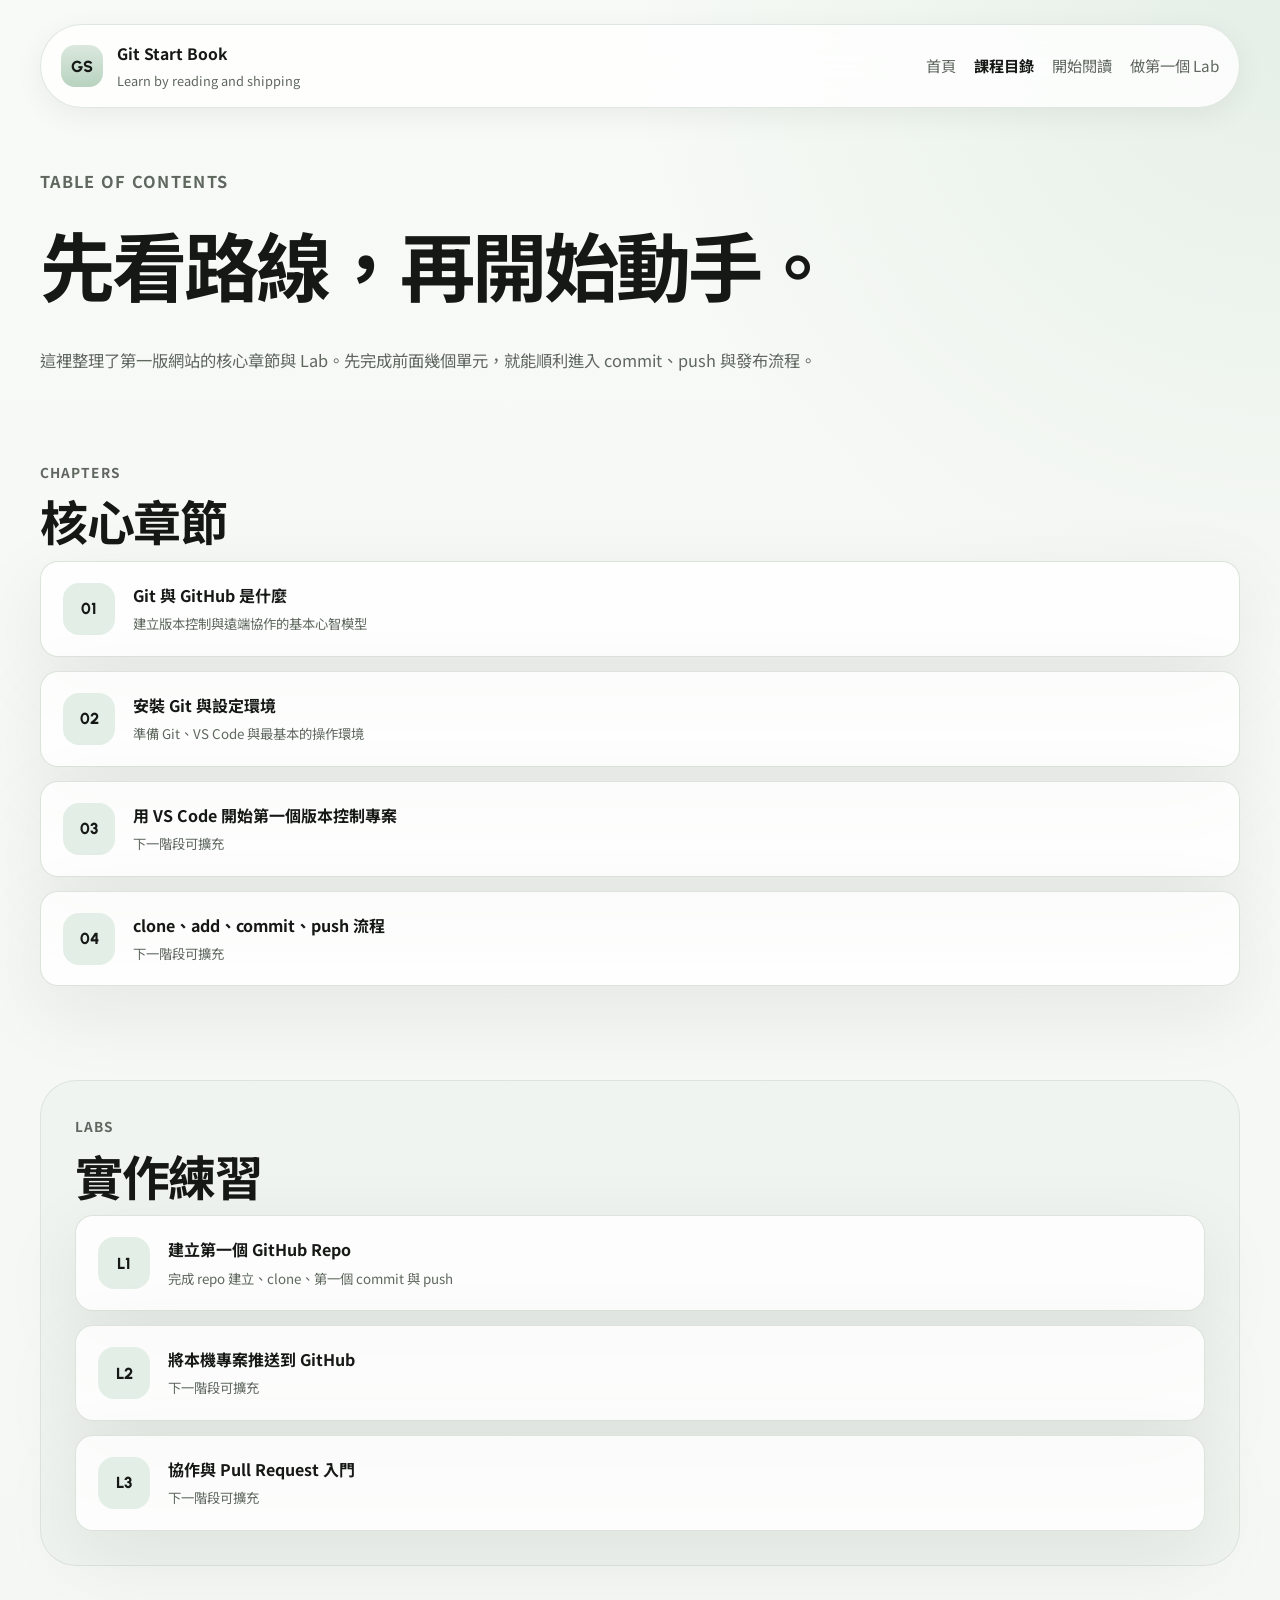
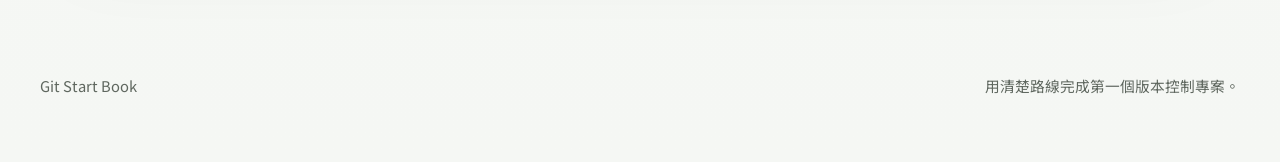
==== toc.html @ 64f22471 "Initial Git Start Book site" ====
<!DOCTYPE html>
<html lang="zh-Hant">
<head>
  <meta charset="UTF-8">
  <meta name="viewport" content="width=device-width, initial-scale=1.0">
  <title>課程目錄 | Git Start Book</title>
  <meta name="description" content="Git Start Book 課程總目錄，包含核心章節與實作導向 Lab。">
  <link rel="preconnect" href="https://fonts.googleapis.com">
  <link rel="preconnect" href="https://fonts.gstatic.com" crossorigin>
  <link href="https://fonts.googleapis.com/css2?family=Noto+Sans+TC:wght@400;500;700;800&family=Urbanist:wght@500;700;800&display=swap" rel="stylesheet">
  <link rel="stylesheet" href="style/main.css">
</head>
<body>
  <div class="site-shell">
    <header class="topbar">
      <a class="brand" href="index.html">
        <span class="brand-mark">GS</span>
        <span class="brand-copy">
          <strong>Git Start Book</strong>
          <span>Learn by reading and shipping</span>
        </span>
      </a>
      <button class="nav-toggle" type="button" aria-expanded="false" aria-controls="site-nav">Menu</button>
      <nav class="site-nav" id="site-nav" aria-label="主導覽">
        <a href="index.html">首頁</a>
        <a href="toc.html" aria-current="page">課程目錄</a>
        <a href="chapters/ch01.html">開始閱讀</a>
        <a href="labs/lab01-student-repo.html">做第一個 Lab</a>
      </nav>
    </header>

    <main class="page-main">
      <section class="page-hero">
        <p class="eyebrow">Table of Contents</p>
        <h1>先看路線，再開始動手。</h1>
        <p>這裡整理了第一版網站的核心章節與 Lab。先完成前面幾個單元，就能順利進入 commit、push 與發布流程。</p>
      </section>

      <section class="section">
        <div class="section-heading">
          <p class="eyebrow">Chapters</p>
          <h2>核心章節</h2>
        </div>
        <div class="toc-list">
          <a class="toc-item" href="chapters/ch01.html">
            <span class="toc-index">01</span>
            <span>
              <strong>Git 與 GitHub 是什麼</strong>
              <small>建立版本控制與遠端協作的基本心智模型</small>
            </span>
          </a>
          <a class="toc-item" href="chapters/ch02.html">
            <span class="toc-index">02</span>
            <span>
              <strong>安裝 Git 與設定環境</strong>
              <small>準備 Git、VS Code 與最基本的操作環境</small>
            </span>
          </a>
          <div class="toc-item toc-item-muted">
            <span class="toc-index">03</span>
            <span>
              <strong>用 VS Code 開始第一個版本控制專案</strong>
              <small>下一階段可擴充</small>
            </span>
          </div>
          <div class="toc-item toc-item-muted">
            <span class="toc-index">04</span>
            <span>
              <strong>clone、add、commit、push 流程</strong>
              <small>下一階段可擴充</small>
            </span>
          </div>
        </div>
      </section>

      <section class="section section-surface">
        <div class="section-heading">
          <p class="eyebrow">Labs</p>
          <h2>實作練習</h2>
        </div>
        <div class="toc-list">
          <a class="toc-item" href="labs/lab01-student-repo.html">
            <span class="toc-index">L1</span>
            <span>
              <strong>建立第一個 GitHub Repo</strong>
              <small>完成 repo 建立、clone、第一個 commit 與 push</small>
            </span>
          </a>
          <div class="toc-item toc-item-muted">
            <span class="toc-index">L2</span>
            <span>
              <strong>將本機專案推送到 GitHub</strong>
              <small>下一階段可擴充</small>
            </span>
          </div>
          <div class="toc-item toc-item-muted">
            <span class="toc-index">L3</span>
            <span>
              <strong>協作與 Pull Request 入門</strong>
              <small>下一階段可擴充</small>
            </span>
          </div>
        </div>
      </section>
    </main>

    <footer class="site-footer">
      <p>Git Start Book</p>
      <p>用清楚路線完成第一個版本控制專案。</p>
    </footer>
  </div>

  <script src="js/main.js"></script>
</body>
</html>
---- style/main.css ----
:root {
  --color-bg: #f5f7f4;
  --color-surface: #ffffff;
  --color-surface-soft: #eef3ee;
  --color-text: #161816;
  --color-text-muted: #5f675f;
  --color-border: #d8e0d8;
  --color-accent: #b8d3bf;
  --color-accent-strong: #8fb59a;
  --color-highlight: #e3efe6;
  --shadow-soft: 0 24px 80px rgba(22, 24, 22, 0.08);
  --radius-lg: 28px;
  --radius-md: 18px;
  --radius-sm: 12px;
  --content-max: 1200px;
}

* {
  box-sizing: border-box;
}

html {
  scroll-behavior: smooth;
}

body {
  margin: 0;
  font-family: "Noto Sans TC", sans-serif;
  background:
    radial-gradient(circle at top right, rgba(184, 211, 191, 0.28), transparent 30%),
    linear-gradient(180deg, #f7faf6 0%, var(--color-bg) 100%);
  color: var(--color-text);
  line-height: 1.7;
}

a {
  color: inherit;
  text-decoration: none;
}

img {
  max-width: 100%;
  display: block;
}

.site-shell {
  width: min(calc(100% - 32px), var(--content-max));
  margin: 0 auto;
  padding: 24px 0 40px;
}

.topbar {
  position: sticky;
  top: 16px;
  z-index: 20;
  display: flex;
  align-items: center;
  justify-content: space-between;
  gap: 20px;
  margin-bottom: 40px;
  padding: 16px 20px;
  background: rgba(255, 255, 255, 0.8);
  border: 1px solid rgba(216, 224, 216, 0.8);
  border-radius: 999px;
  backdrop-filter: blur(20px);
  box-shadow: 0 8px 30px rgba(22, 24, 22, 0.06);
}

.brand {
  display: inline-flex;
  align-items: center;
  gap: 14px;
}

.brand-mark {
  display: inline-grid;
  place-items: center;
  width: 42px;
  height: 42px;
  border-radius: 14px;
  background: linear-gradient(180deg, #dbe8de 0%, #b8d3bf 100%);
  font-family: "Urbanist", sans-serif;
  font-weight: 800;
}

.brand-copy {
  display: grid;
  gap: 2px;
}

.brand-copy strong {
  font-size: 0.98rem;
}

.brand-copy span {
  color: var(--color-text-muted);
  font-size: 0.8rem;
}

.site-nav {
  display: flex;
  align-items: center;
  gap: 18px;
}

.site-nav a {
  color: var(--color-text-muted);
  font-size: 0.95rem;
}

.site-nav a[aria-current="page"] {
  color: var(--color-text);
  font-weight: 700;
}

.nav-toggle {
  display: none;
  border: 0;
  background: transparent;
  font: inherit;
  color: var(--color-text);
}

.hero,
.split-section,
.article-layout {
  display: grid;
  gap: 32px;
}

.hero {
  grid-template-columns: 1.15fr 0.85fr;
  align-items: center;
  min-height: 72vh;
  padding: 48px 0 36px;
}

.eyebrow,
.card-kicker {
  margin: 0 0 14px;
  color: var(--color-text-muted);
  font-size: 0.85rem;
  font-weight: 700;
  letter-spacing: 0.08em;
  text-transform: uppercase;
}

.hero h1,
.page-hero h1,
.article-header h1 {
  margin: 0;
  font-family: "Urbanist", "Noto Sans TC", sans-serif;
  font-size: clamp(3rem, 7vw, 4.7rem);
  line-height: 1.02;
  letter-spacing: -0.04em;
}

.hero-text,
.page-hero p,
.article-header p,
.section-text,
.content-card p,
.feature-card p,
.article-content p,
.article-content li {
  color: var(--color-text-muted);
  font-size: 1.02rem;
}

.hero-actions {
  display: flex;
  flex-wrap: wrap;
  gap: 14px;
  margin: 28px 0 26px;
}

.button {
  display: inline-flex;
  align-items: center;
  justify-content: center;
  min-height: 48px;
  padding: 0 22px;
  border-radius: 999px;
  font-weight: 700;
  transition: transform 180ms ease, background-color 180ms ease;
}

.button:hover,
.button:focus-visible {
  transform: translateY(-1px);
}

.button-primary {
  background: var(--color-text);
  color: #fff;
}

.button-secondary {
  background: var(--color-highlight);
  color: var(--color-text);
}

.hero-meta {
  display: flex;
  flex-wrap: wrap;
  gap: 12px;
  margin: 0;
  padding: 0;
  list-style: none;
}

.hero-meta li {
  padding: 8px 14px;
  border: 1px solid var(--color-border);
  border-radius: 999px;
  background: rgba(255, 255, 255, 0.7);
  color: var(--color-text-muted);
}

.hero-panel,
.metric-grid,
.feature-grid,
.card-grid {
  display: grid;
  gap: 18px;
}

.glass-card,
.metric-card,
.feature-card,
.content-card,
.stack-card,
.aside-card,
.callout,
.toc-item,
.toc-item-muted {
  background: rgba(255, 255, 255, 0.78);
  border: 1px solid rgba(216, 224, 216, 0.9);
  box-shadow: var(--shadow-soft);
}

.glass-card,
.stack-card {
  padding: 28px;
  border-radius: var(--radius-lg);
}

.flow-list {
  margin: 0;
  padding-left: 20px;
  color: var(--color-text-muted);
}

.metric-grid {
  grid-template-columns: repeat(3, 1fr);
}

.metric-card {
  display: grid;
  gap: 4px;
  padding: 22px 18px;
  border-radius: var(--radius-md);
}

.metric-card strong {
  font-family: "Urbanist", sans-serif;
  font-size: 2rem;
}

.section,
.page-main,
.article-content {
  padding-bottom: 40px;
}

.section {
  margin-top: 32px;
}

.section-surface {
  padding: 34px;
  border-radius: 36px;
  background: rgba(238, 243, 238, 0.75);
  border: 1px solid rgba(216, 224, 216, 0.8);
}

.section-heading h2 {
  margin: 0 0 10px;
  font-family: "Urbanist", "Noto Sans TC", sans-serif;
  font-size: clamp(2rem, 4vw, 3rem);
  line-height: 1.1;
  letter-spacing: -0.03em;
}

.feature-grid,
.card-grid {
  grid-template-columns: repeat(3, minmax(0, 1fr));
}

.feature-card,
.content-card {
  padding: 24px;
  border-radius: var(--radius-lg);
}

.feature-card h3,
.content-card h3,
.step h3 {
  margin: 0 0 10px;
  font-size: 1.2rem;
}

.text-link {
  display: inline-flex;
  margin-top: 14px;
  color: var(--color-text);
  font-weight: 700;
}

.split-section {
  grid-template-columns: 1fr auto;
  align-items: center;
  padding: 24px 0 8px;
}

.stack-card {
  display: grid;
  gap: 12px;
  min-width: 240px;
}

.stack-card span {
  padding: 12px 16px;
  background: var(--color-surface);
  border: 1px solid var(--color-border);
  border-radius: var(--radius-sm);
}

.page-main,
.page-hero {
  display: grid;
  gap: 22px;
}

.page-hero {
  padding: 20px 0 16px;
}

.toc-list {
  display: grid;
  gap: 14px;
}

.toc-item,
.toc-item-muted {
  display: grid;
  grid-template-columns: auto 1fr;
  gap: 18px;
  align-items: center;
  padding: 20px 22px;
  border-radius: var(--radius-md);
}

.toc-item:hover {
  transform: translateY(-2px);
}

.toc-index {
  display: inline-grid;
  place-items: center;
  width: 52px;
  height: 52px;
  border-radius: 16px;
  background: var(--color-highlight);
  color: var(--color-text);
  font-family: "Urbanist", sans-serif;
  font-weight: 800;
}

.toc-item small {
  display: block;
  margin-top: 4px;
  color: var(--color-text-muted);
}

.toc-item-muted {
  opacity: 0.62;
}

.article-layout {
  grid-template-columns: 260px minmax(0, 1fr);
  align-items: start;
}

.article-aside {
  position: sticky;
  top: 110px;
}

.aside-card {
  display: grid;
  gap: 12px;
  padding: 24px;
  border-radius: var(--radius-lg);
}

.aside-card a,
.aside-card p {
  color: var(--color-text-muted);
}

.article-header {
  padding-bottom: 22px;
  border-bottom: 1px solid var(--color-border);
}

.article-section {
  padding: 28px 0;
  border-bottom: 1px solid rgba(216, 224, 216, 0.7);
}

.article-section h2 {
  margin: 0 0 10px;
  font-size: 1.7rem;
}

.callout {
  margin-top: 18px;
  padding: 20px 22px;
  border-radius: var(--radius-md);
  background: var(--color-surface);
}

.callout.soft {
  background: var(--color-highlight);
}

.steps {
  display: grid;
  gap: 18px;
}

.step {
  display: grid;
  grid-template-columns: auto 1fr;
  gap: 16px;
  align-items: start;
}

.step > span {
  display: inline-grid;
  place-items: center;
  width: 38px;
  height: 38px;
  border-radius: 999px;
  background: var(--color-accent);
  font-weight: 800;
}

.bullet-list {
  margin: 0;
  padding-left: 20px;
}

.code-block {
  margin: 16px 0 0;
  padding: 18px 20px;
  overflow-x: auto;
  border: 1px solid var(--color-border);
  border-radius: var(--radius-md);
  background: #f9fbf8;
  font-size: 0.96rem;
}

.pager {
  display: flex;
  justify-content: space-between;
  gap: 16px;
  padding-top: 28px;
}

.pager a {
  color: var(--color-text);
  font-weight: 700;
}

.site-footer {
  display: flex;
  justify-content: space-between;
  gap: 12px;
  margin-top: 30px;
  padding: 22px 0 10px;
  color: var(--color-text-muted);
  font-size: 0.92rem;
}

.reveal {
  opacity: 0;
  transform: translateY(18px);
  transition: opacity 500ms ease, transform 500ms ease;
}

.reveal.is-visible {
  opacity: 1;
  transform: translateY(0);
}

@media (max-width: 980px) {
  .hero,
  .split-section,
  .article-layout,
  .feature-grid,
  .card-grid {
    grid-template-columns: 1fr;
  }

  .article-aside {
    position: static;
  }

  .metric-grid {
    grid-template-columns: 1fr;
  }
}

@media (max-width: 760px) {
  .site-shell {
    width: min(calc(100% - 20px), var(--content-max));
    padding-top: 14px;
  }

  .topbar {
    flex-wrap: wrap;
    border-radius: 28px;
  }

  .nav-toggle {
    display: inline-flex;
    margin-left: auto;
    padding: 10px 14px;
    border-radius: 999px;
    background: var(--color-highlight);
  }

  .site-nav {
    display: none;
    width: 100%;
    flex-direction: column;
    align-items: flex-start;
    padding-top: 6px;
  }

  .site-nav.is-open {
    display: flex;
  }

  .hero {
    min-height: auto;
    padding-top: 18px;
  }

  .hero h1,
  .page-hero h1,
  .article-header h1 {
    font-size: clamp(2.4rem, 11vw, 3.5rem);
  }

  .section-surface,
  .glass-card,
  .stack-card,
  .feature-card,
  .content-card,
  .aside-card {
    padding: 22px;
  }

  .pager,
  .site-footer {
    flex-direction: column;
  }
}
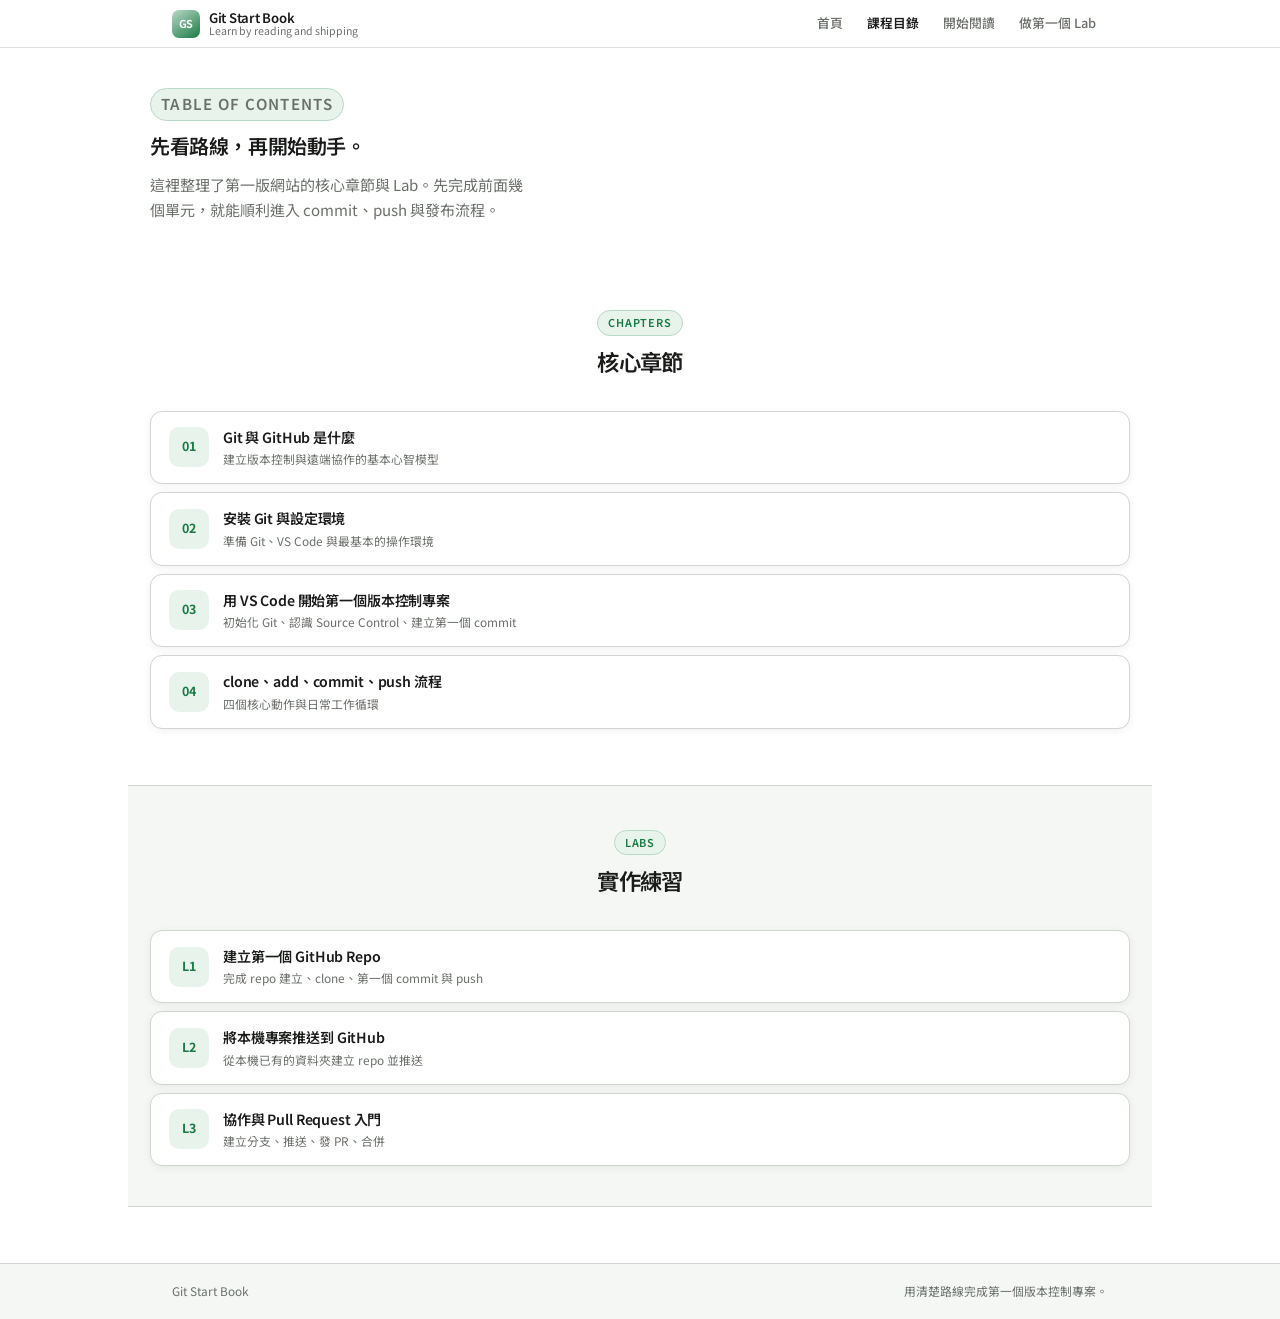
==== commit 7b69c6d3: "feat: add ch03/ch04/lab02/lab03, SVG illustrations, Apple-style CSS redesign" ====
--- a/toc.html
+++ b/toc.html
@@ -7,7 +7,7 @@
   <meta name="description" content="Git Start Book 課程總目錄，包含核心章節與實作導向 Lab。">
   <link rel="preconnect" href="https://fonts.googleapis.com">
   <link rel="preconnect" href="https://fonts.gstatic.com" crossorigin>
-  <link href="https://fonts.googleapis.com/css2?family=Noto+Sans+TC:wght@400;500;700;800&family=Urbanist:wght@500;700;800&display=swap" rel="stylesheet">
+  <link href="https://fonts.googleapis.com/css2?family=Noto+Sans+TC:wght@400;500;600;700&display=swap" rel="stylesheet">
   <link rel="stylesheet" href="style/main.css">
 </head>
 <body>
@@ -56,24 +56,24 @@
               <small>準備 Git、VS Code 與最基本的操作環境</small>
             </span>
           </a>
-          <div class="toc-item toc-item-muted">
+          <a class="toc-item" href="chapters/ch03.html">
             <span class="toc-index">03</span>
             <span>
               <strong>用 VS Code 開始第一個版本控制專案</strong>
-              <small>下一階段可擴充</small>
+              <small>初始化 Git、認識 Source Control、建立第一個 commit</small>
             </span>
-          </div>
-          <div class="toc-item toc-item-muted">
+          </a>
+          <a class="toc-item" href="chapters/ch04.html">
             <span class="toc-index">04</span>
             <span>
               <strong>clone、add、commit、push 流程</strong>
-              <small>下一階段可擴充</small>
+              <small>四個核心動作與日常工作循環</small>
             </span>
-          </div>
+          </a>
         </div>
       </section>
 
-      <section class="section section-surface">
+      <section class="section-surface">
         <div class="section-heading">
           <p class="eyebrow">Labs</p>
           <h2>實作練習</h2>
@@ -86,20 +86,20 @@
               <small>完成 repo 建立、clone、第一個 commit 與 push</small>
             </span>
           </a>
-          <div class="toc-item toc-item-muted">
+          <a class="toc-item" href="labs/lab02-push-existing.html">
             <span class="toc-index">L2</span>
             <span>
               <strong>將本機專案推送到 GitHub</strong>
-              <small>下一階段可擴充</small>
+              <small>從本機已有的資料夾建立 repo 並推送</small>
             </span>
-          </div>
-          <div class="toc-item toc-item-muted">
+          </a>
+          <a class="toc-item" href="labs/lab03-pull-request.html">
             <span class="toc-index">L3</span>
             <span>
               <strong>協作與 Pull Request 入門</strong>
-              <small>下一階段可擴充</small>
+              <small>建立分支、推送、發 PR、合併</small>
             </span>
-          </div>
+          </a>
         </div>
       </section>
     </main>
--- a/style/main.css
+++ b/style/main.css
@@ -1,581 +1,333 @@
+﻿/* ═══════════════════════════════════════════════════════════════
+   Apple-style Design System  ·  Git Start Book
+   Palette: apple.com neutrals + subtle green tint
+   ═══════════════════════════════════════════════════════════════ */
+
+/* ── Tokens ────────────────────────────────────────────────────── */
 :root {
-  --color-bg: #f5f7f4;
-  --color-surface: #ffffff;
-  --color-surface-soft: #eef3ee;
-  --color-text: #161816;
-  --color-text-muted: #5f675f;
-  --color-border: #d8e0d8;
-  --color-accent: #b8d3bf;
-  --color-accent-strong: #8fb59a;
-  --color-highlight: #e3efe6;
-  --shadow-soft: 0 24px 80px rgba(22, 24, 22, 0.08);
-  --radius-lg: 28px;
-  --radius-md: 18px;
-  --radius-sm: 12px;
-  --content-max: 1200px;
-}
-
-* {
-  box-sizing: border-box;
-}
-
-html {
-  scroll-behavior: smooth;
-}
-
-body {
-  margin: 0;
-  font-family: "Noto Sans TC", sans-serif;
-  background:
-    radial-gradient(circle at top right, rgba(184, 211, 191, 0.28), transparent 30%),
-    linear-gradient(180deg, #f7faf6 0%, var(--color-bg) 100%);
-  color: var(--color-text);
-  line-height: 1.7;
-}
-
-a {
-  color: inherit;
-  text-decoration: none;
-}
-
-img {
-  max-width: 100%;
-  display: block;
-}
-
-.site-shell {
-  width: min(calc(100% - 32px), var(--content-max));
-  margin: 0 auto;
-  padding: 24px 0 40px;
-}
-
-.topbar {
-  position: sticky;
-  top: 16px;
-  z-index: 20;
-  display: flex;
-  align-items: center;
-  justify-content: space-between;
-  gap: 20px;
-  margin-bottom: 40px;
-  padding: 16px 20px;
-  background: rgba(255, 255, 255, 0.8);
-  border: 1px solid rgba(216, 224, 216, 0.8);
-  border-radius: 999px;
-  backdrop-filter: blur(20px);
-  box-shadow: 0 8px 30px rgba(22, 24, 22, 0.06);
-}
-
-.brand {
-  display: inline-flex;
-  align-items: center;
-  gap: 14px;
-}
-
-.brand-mark {
-  display: inline-grid;
-  place-items: center;
-  width: 42px;
-  height: 42px;
-  border-radius: 14px;
-  background: linear-gradient(180deg, #dbe8de 0%, #b8d3bf 100%);
-  font-family: "Urbanist", sans-serif;
-  font-weight: 800;
-}
-
-.brand-copy {
-  display: grid;
-  gap: 2px;
-}
-
-.brand-copy strong {
-  font-size: 0.98rem;
-}
-
-.brand-copy span {
-  color: var(--color-text-muted);
-  font-size: 0.8rem;
-}
-
-.site-nav {
-  display: flex;
-  align-items: center;
-  gap: 18px;
-}
-
-.site-nav a {
-  color: var(--color-text-muted);
-  font-size: 0.95rem;
-}
-
-.site-nav a[aria-current="page"] {
-  color: var(--color-text);
-  font-weight: 700;
-}
-
-.nav-toggle {
-  display: none;
-  border: 0;
-  background: transparent;
-  font: inherit;
-  color: var(--color-text);
-}
-
-.hero,
-.split-section,
-.article-layout {
-  display: grid;
-  gap: 32px;
-}
-
-.hero {
-  grid-template-columns: 1.15fr 0.85fr;
-  align-items: center;
-  min-height: 72vh;
-  padding: 48px 0 36px;
-}
-
-.eyebrow,
-.card-kicker {
-  margin: 0 0 14px;
-  color: var(--color-text-muted);
-  font-size: 0.85rem;
-  font-weight: 700;
-  letter-spacing: 0.08em;
-  text-transform: uppercase;
-}
-
-.hero h1,
-.page-hero h1,
-.article-header h1 {
-  margin: 0;
-  font-family: "Urbanist", "Noto Sans TC", sans-serif;
-  font-size: clamp(3rem, 7vw, 4.7rem);
-  line-height: 1.02;
-  letter-spacing: -0.04em;
-}
-
-.hero-text,
-.page-hero p,
-.article-header p,
-.section-text,
-.content-card p,
-.feature-card p,
-.article-content p,
-.article-content li {
-  color: var(--color-text-muted);
-  font-size: 1.02rem;
-}
-
-.hero-actions {
-  display: flex;
-  flex-wrap: wrap;
-  gap: 14px;
-  margin: 28px 0 26px;
-}
-
-.button {
-  display: inline-flex;
-  align-items: center;
-  justify-content: center;
-  min-height: 48px;
-  padding: 0 22px;
-  border-radius: 999px;
-  font-weight: 700;
-  transition: transform 180ms ease, background-color 180ms ease;
-}
-
-.button:hover,
-.button:focus-visible {
-  transform: translateY(-1px);
-}
-
-.button-primary {
-  background: var(--color-text);
-  color: #fff;
-}
-
-.button-secondary {
-  background: var(--color-highlight);
-  color: var(--color-text);
-}
-
-.hero-meta {
-  display: flex;
-  flex-wrap: wrap;
-  gap: 12px;
-  margin: 0;
-  padding: 0;
-  list-style: none;
-}
-
-.hero-meta li {
-  padding: 8px 14px;
-  border: 1px solid var(--color-border);
-  border-radius: 999px;
-  background: rgba(255, 255, 255, 0.7);
-  color: var(--color-text-muted);
-}
-
-.hero-panel,
-.metric-grid,
-.feature-grid,
-.card-grid {
-  display: grid;
-  gap: 18px;
-}
-
-.glass-card,
-.metric-card,
-.feature-card,
-.content-card,
-.stack-card,
-.aside-card,
-.callout,
-.toc-item,
-.toc-item-muted {
-  background: rgba(255, 255, 255, 0.78);
-  border: 1px solid rgba(216, 224, 216, 0.9);
-  box-shadow: var(--shadow-soft);
-}
-
-.glass-card,
-.stack-card {
-  padding: 28px;
-  border-radius: var(--radius-lg);
-}
-
-.flow-list {
-  margin: 0;
-  padding-left: 20px;
-  color: var(--color-text-muted);
-}
-
-.metric-grid {
-  grid-template-columns: repeat(3, 1fr);
-}
-
-.metric-card {
-  display: grid;
-  gap: 4px;
-  padding: 22px 18px;
-  border-radius: var(--radius-md);
-}
-
-.metric-card strong {
-  font-family: "Urbanist", sans-serif;
-  font-size: 2rem;
-}
-
-.section,
-.page-main,
-.article-content {
-  padding-bottom: 40px;
-}
-
-.section {
-  margin-top: 32px;
-}
-
-.section-surface {
-  padding: 34px;
-  border-radius: 36px;
-  background: rgba(238, 243, 238, 0.75);
-  border: 1px solid rgba(216, 224, 216, 0.8);
-}
-
-.section-heading h2 {
-  margin: 0 0 10px;
-  font-family: "Urbanist", "Noto Sans TC", sans-serif;
-  font-size: clamp(2rem, 4vw, 3rem);
-  line-height: 1.1;
-  letter-spacing: -0.03em;
-}
-
-.feature-grid,
-.card-grid {
-  grid-template-columns: repeat(3, minmax(0, 1fr));
-}
-
-.feature-card,
-.content-card {
-  padding: 24px;
-  border-radius: var(--radius-lg);
-}
-
-.feature-card h3,
-.content-card h3,
-.step h3 {
-  margin: 0 0 10px;
-  font-size: 1.2rem;
-}
-
-.text-link {
-  display: inline-flex;
-  margin-top: 14px;
-  color: var(--color-text);
-  font-weight: 700;
-}
-
-.split-section {
-  grid-template-columns: 1fr auto;
-  align-items: center;
-  padding: 24px 0 8px;
-}
-
-.stack-card {
-  display: grid;
-  gap: 12px;
-  min-width: 240px;
-}
-
-.stack-card span {
-  padding: 12px 16px;
-  background: var(--color-surface);
-  border: 1px solid var(--color-border);
-  border-radius: var(--radius-sm);
-}
-
-.page-main,
-.page-hero {
-  display: grid;
-  gap: 22px;
-}
-
-.page-hero {
-  padding: 20px 0 16px;
-}
-
-.toc-list {
-  display: grid;
-  gap: 14px;
-}
-
-.toc-item,
-.toc-item-muted {
-  display: grid;
-  grid-template-columns: auto 1fr;
-  gap: 18px;
-  align-items: center;
-  padding: 20px 22px;
-  border-radius: var(--radius-md);
-}
-
-.toc-item:hover {
-  transform: translateY(-2px);
-}
-
-.toc-index {
-  display: inline-grid;
-  place-items: center;
-  width: 52px;
-  height: 52px;
-  border-radius: 16px;
-  background: var(--color-highlight);
-  color: var(--color-text);
-  font-family: "Urbanist", sans-serif;
-  font-weight: 800;
-}
-
-.toc-item small {
-  display: block;
-  margin-top: 4px;
-  color: var(--color-text-muted);
-}
-
-.toc-item-muted {
-  opacity: 0.62;
-}
-
-.article-layout {
-  grid-template-columns: 260px minmax(0, 1fr);
-  align-items: start;
-}
-
-.article-aside {
-  position: sticky;
-  top: 110px;
-}
-
-.aside-card {
-  display: grid;
-  gap: 12px;
-  padding: 24px;
-  border-radius: var(--radius-lg);
-}
-
-.aside-card a,
-.aside-card p {
-  color: var(--color-text-muted);
-}
-
-.article-header {
-  padding-bottom: 22px;
-  border-bottom: 1px solid var(--color-border);
-}
-
-.article-section {
-  padding: 28px 0;
-  border-bottom: 1px solid rgba(216, 224, 216, 0.7);
-}
-
-.article-section h2 {
-  margin: 0 0 10px;
-  font-size: 1.7rem;
-}
-
-.callout {
-  margin-top: 18px;
-  padding: 20px 22px;
-  border-radius: var(--radius-md);
-  background: var(--color-surface);
-}
-
-.callout.soft {
-  background: var(--color-highlight);
-}
-
-.steps {
-  display: grid;
-  gap: 18px;
-}
-
-.step {
-  display: grid;
-  grid-template-columns: auto 1fr;
-  gap: 16px;
-  align-items: start;
-}
-
-.step > span {
-  display: inline-grid;
-  place-items: center;
-  width: 38px;
-  height: 38px;
-  border-radius: 999px;
-  background: var(--color-accent);
-  font-weight: 800;
-}
-
-.bullet-list {
-  margin: 0;
-  padding-left: 20px;
-}
-
-.code-block {
-  margin: 16px 0 0;
-  padding: 18px 20px;
-  overflow-x: auto;
-  border: 1px solid var(--color-border);
-  border-radius: var(--radius-md);
-  background: #f9fbf8;
-  font-size: 0.96rem;
-}
-
-.pager {
-  display: flex;
-  justify-content: space-between;
-  gap: 16px;
-  padding-top: 28px;
-}
-
-.pager a {
-  color: var(--color-text);
-  font-weight: 700;
-}
-
-.site-footer {
-  display: flex;
-  justify-content: space-between;
-  gap: 12px;
-  margin-top: 30px;
-  padding: 22px 0 10px;
-  color: var(--color-text-muted);
-  font-size: 0.92rem;
-}
-
-.reveal {
-  opacity: 0;
-  transform: translateY(18px);
-  transition: opacity 500ms ease, transform 500ms ease;
-}
-
-.reveal.is-visible {
-  opacity: 1;
-  transform: translateY(0);
-}
-
-@media (max-width: 980px) {
-  .hero,
-  .split-section,
-  .article-layout,
-  .feature-grid,
-  .card-grid {
-    grid-template-columns: 1fr;
+  --white:        #ffffff;
+  --bg:           #f5f7f5;   /* apple #f5f5f7 + green tint */
+  --bg-alt:       #eef2ee;   /* tinted band */
+  --text:         #1a1c1a;   /* apple #1d1d1f + green */
+  --text-2:       #6b706b;   /* apple #6e6e73 + green */
+  --border:       #d0d5d0;   /* apple #d2d2d7 + green */
+  --green:        #1a7a45;   /* CTA green */
+  --green-light:  #e8f3ec;
+  --green-mid:    #b8d9c5;
+  --shadow-1: 0 2px 8px rgba(0,0,0,.06);
+  --shadow-2: 0 8px 24px rgba(0,0,0,.08);
+  --r:    12px;
+  --r-lg: 20px;
+  --max:  980px;
+  --nav:  48px;
+}
+
+/* ── Reset ─────────────────────────────────────────────────────── */
+*,*::before,*::after{box-sizing:border-box}
+html{scroll-behavior:smooth}
+body{
+  margin:0;
+  font-family:-apple-system,BlinkMacSystemFont,"Noto Sans TC","Helvetica Neue",Arial,sans-serif;
+  font-size:17px;
+  line-height:1.6;
+  color:var(--text);
+  background:var(--white);
+  -webkit-font-smoothing:antialiased;
+}
+a{color:inherit;text-decoration:none}
+img{max-width:100%;display:block}
+ul,ol{margin:0;padding:0;list-style:none}
+p{margin:0}
+h1,h2,h3{margin:0}
+
+/* ── Shell ─────────────────────────────────────────────────────── */
+.site-shell{width:100%;overflow-x:hidden}
+
+/* ── Nav ───────────────────────────────────────────────────────── */
+.topbar{
+  position:sticky;top:0;z-index:100;
+  display:flex;align-items:center;justify-content:space-between;
+  height:var(--nav);
+  padding:0 max(22px,calc((100% - var(--max))/2 + 22px));
+  background:rgba(255,255,255,.88);
+  border-bottom:1px solid rgba(208,213,208,.7);
+  backdrop-filter:saturate(180%) blur(20px);
+  -webkit-backdrop-filter:saturate(180%) blur(20px);
+}
+.brand{display:inline-flex;align-items:center;gap:9px}
+.brand-mark{
+  display:inline-grid;place-items:center;
+  width:28px;height:28px;border-radius:7px;
+  background:linear-gradient(145deg,var(--green-mid),var(--green));
+  font-size:0.68rem;font-weight:700;color:#fff;letter-spacing:-0.02em;
+}
+.brand-copy{display:grid;gap:0;line-height:1.15}
+.brand-copy strong{font-size:0.82rem;font-weight:600;letter-spacing:-0.02em}
+.brand-copy span{font-size:0.66rem;color:var(--text-2)}
+.site-nav{display:flex;align-items:center}
+.site-nav a{
+  padding:5px 12px;border-radius:999px;
+  font-size:0.8rem;font-weight:500;color:var(--text-2);
+  transition:color 120ms,background 120ms;
+}
+.site-nav a:hover{color:var(--text);background:var(--green-light)}
+.site-nav a[aria-current="page"]{color:var(--text);font-weight:600}
+.nav-toggle{
+  display:none;border:0;cursor:pointer;
+  font:inherit;font-size:0.8rem;font-weight:500;
+  padding:5px 12px;border-radius:999px;
+  color:var(--text);background:var(--bg);
+}
+
+/* ── Helpers ───────────────────────────────────────────────────── */
+.wrap{width:min(calc(100% - 44px),var(--max));margin:0 auto}
+.eyebrow{
+  display:inline-block;margin:0 0 12px;
+  padding:3px 10px;border-radius:999px;
+  border:1px solid var(--green-mid);background:var(--green-light);
+  color:var(--green);font-size:0.68rem;font-weight:600;
+  letter-spacing:.09em;text-transform:uppercase;
+}
+.card-kicker{
+  display:block;margin:0 0 8px;
+  color:var(--text-2);font-size:0.72rem;font-weight:600;
+  letter-spacing:.06em;text-transform:uppercase;
+}
+
+/* ── Buttons ───────────────────────────────────────────────────── */
+.button{
+  display:inline-flex;align-items:center;justify-content:center;
+  height:40px;padding:0 20px;border-radius:999px;border:none;cursor:pointer;
+  font:inherit;font-size:0.84rem;font-weight:600;letter-spacing:-0.01em;
+  transition:opacity 140ms,transform 140ms;
+}
+.button:hover{opacity:.84;transform:translateY(-1px)}
+.button-primary{background:var(--text);color:#fff}
+.button-secondary{background:var(--white);color:var(--text);border:1px solid var(--border);box-shadow:var(--shadow-1)}
+
+/* ── Hero ──────────────────────────────────────────────────────── */
+.hero{
+  display:grid;grid-template-columns:1.1fr 0.9fr;gap:40px;align-items:center;
+  width:min(calc(100% - 44px),var(--max));margin:0 auto;
+  padding:56px 0 48px;
+}
+.hero h1,.page-hero h1,.article-header h1{
+  font-size:clamp(1rem,1.6vw,1.25rem);
+  font-weight:600;line-height:1.3;letter-spacing:-0.02em;
+  color:var(--text);margin:0 0 14px;
+}
+.hero-text,.page-hero p,.article-header p{
+  font-size:0.94rem;line-height:1.65;color:var(--text-2);max-width:48ch;
+}
+.hero-actions{display:flex;flex-wrap:wrap;gap:10px;margin:20px 0 18px}
+.hero-meta{display:flex;flex-wrap:wrap;gap:7px;margin:0}
+.hero-meta li{
+  padding:4px 12px;border:1px solid var(--border);border-radius:999px;
+  background:rgba(255,255,255,.5);color:var(--text-2);font-size:0.74rem;
+}
+.hero-panel{display:grid;gap:12px}
+.glass-card{
+  background:rgba(255,255,255,.8);border:1px solid var(--border);
+  border-radius:var(--r-lg);padding:22px;
+  box-shadow:var(--shadow-2);backdrop-filter:blur(10px);
+}
+.flow-list{
+  padding-left:16px;list-style:decimal;
+  color:var(--text-2);display:grid;gap:6px;font-size:0.84rem;
+}
+.metric-grid{display:grid;grid-template-columns:repeat(3,1fr);gap:10px}
+.metric-card{
+  padding:16px 14px;background:var(--white);
+  border:1px solid var(--border);border-radius:var(--r);box-shadow:var(--shadow-1);
+  display:grid;gap:2px;
+}
+.metric-card strong{
+  font-size:1.7rem;font-weight:700;letter-spacing:-0.04em;color:var(--text);
+  font-variant-numeric:tabular-nums;
+}
+.metric-card span{font-size:0.68rem;color:var(--text-2);line-height:1.3}
+
+/* ── Sections ──────────────────────────────────────────────────── */
+.section{
+  padding:56px 0;
+  width:min(calc(100% - 44px),var(--max));margin:0 auto;
+}
+.section-surface{
+  width:100%;padding:56px max(22px,calc((100% - var(--max))/2 + 22px));
+  background:var(--bg);border-top:1px solid var(--border);border-bottom:1px solid var(--border);
+}
+.section-heading{text-align:center;max-width:54ch;margin:0 auto 36px}
+.section-heading h2{
+  font-size:clamp(1.05rem,2vw,1.4rem);font-weight:600;
+  letter-spacing:-0.025em;line-height:1.2;margin:0 0 10px;color:var(--text);
+}
+.section-text{color:var(--text-2);font-size:0.9rem;line-height:1.65;max-width:48ch;margin:0 auto}
+
+/* ── Grids ─────────────────────────────────────────────────────── */
+.feature-grid,.card-grid{
+  display:grid;grid-template-columns:repeat(3,minmax(0,1fr));gap:14px;
+}
+.feature-card,.content-card{
+  padding:22px;background:var(--white);border:1px solid var(--border);
+  border-radius:var(--r-lg);box-shadow:var(--shadow-1);
+  transition:box-shadow 180ms,transform 180ms;
+}
+.feature-card:hover,.content-card:hover{box-shadow:var(--shadow-2);transform:translateY(-2px)}
+.feature-card h3,.content-card h3,.step h3{
+  font-size:0.9rem;font-weight:600;letter-spacing:-0.015em;margin:0 0 6px;
+}
+.feature-card p,.content-card p{
+  font-size:0.84rem;color:var(--text-2);line-height:1.58;margin:0;
+}
+.text-link{
+  display:inline-flex;align-items:center;gap:3px;
+  margin-top:12px;font-size:0.82rem;font-weight:600;color:var(--green);
+}
+.text-link::after{content:" →"}
+
+/* ── Split section ─────────────────────────────────────────────── */
+.split-section{display:grid;grid-template-columns:1fr auto;gap:28px;align-items:center;padding:40px 0 32px}
+.stack-card{
+  display:grid;gap:7px;min-width:180px;
+  background:var(--white);border:1px solid var(--border);
+  border-radius:var(--r-lg);padding:20px;box-shadow:var(--shadow-1);
+}
+.stack-card span{
+  padding:9px 13px;background:var(--bg);border:1px solid var(--border);
+  border-radius:var(--r);font-size:0.82rem;color:var(--text-2);
+}
+
+/* ── Page inner ────────────────────────────────────────────────── */
+.page-main{width:min(calc(100% - 44px),var(--max));margin:0 auto;padding-bottom:56px}
+.page-main>.section{width:100%;margin:0}
+.page-main>.section-surface{
+  width:calc(100% + 44px);margin-left:-22px;
+  padding:40px 22px;
+}
+.page-hero{padding:40px 0 28px}
+
+/* ── TOC ───────────────────────────────────────────────────────── */
+.toc-list{display:grid;gap:8px}
+.toc-item,.toc-item-muted{
+  display:grid;grid-template-columns:auto 1fr;gap:14px;align-items:center;
+  padding:14px 18px;background:var(--white);border:1px solid var(--border);
+  border-radius:var(--r);box-shadow:var(--shadow-1);
+  transition:box-shadow 160ms,transform 160ms;
+}
+.toc-item:hover{box-shadow:var(--shadow-2);transform:translateY(-1px)}
+.toc-item-muted{opacity:.5}
+.toc-index{
+  display:inline-grid;place-items:center;width:40px;height:40px;border-radius:10px;
+  background:var(--green-light);color:var(--green);
+  font-size:0.78rem;font-weight:700;letter-spacing:-0.01em;flex-shrink:0;
+}
+.toc-item strong{display:block;font-size:0.88rem;font-weight:600;letter-spacing:-0.01em}
+.toc-item small{display:block;margin-top:2px;font-size:0.74rem;color:var(--text-2)}
+
+/* ── Article ───────────────────────────────────────────────────── */
+.article-layout{
+  display:grid;grid-template-columns:210px minmax(0,1fr);gap:36px;align-items:start;
+  width:min(calc(100% - 44px),var(--max));margin:0 auto;padding-bottom:56px;
+}
+.article-aside{position:sticky;top:calc(var(--nav) + 20px)}
+.aside-card{
+  display:grid;gap:8px;padding:18px;background:var(--white);
+  border:1px solid var(--border);border-radius:var(--r-lg);box-shadow:var(--shadow-1);
+}
+.aside-card a,.aside-card p{font-size:0.78rem;color:var(--text-2);line-height:1.5}
+.aside-card a:hover{color:var(--green)}
+.article-header{padding:36px 0 20px;border-bottom:1px solid var(--border)}
+.article-section{padding:24px 0;border-bottom:1px solid rgba(208,213,208,.6)}
+.article-section h2{font-size:1.05rem;font-weight:600;letter-spacing:-0.02em;margin:0 0 10px}
+.article-content p,.article-content li{font-size:0.9rem;color:var(--text-2);line-height:1.7}
+
+/* ── Callout ───────────────────────────────────────────────────── */
+.callout{margin-top:14px;padding:14px 18px;border-radius:var(--r);background:var(--white);border:1px solid var(--border);font-size:0.86rem}
+.callout.soft{background:var(--green-light);border-color:var(--green-mid)}
+
+/* ── Steps ─────────────────────────────────────────────────────── */
+.steps{display:grid;gap:12px}
+.step{display:grid;grid-template-columns:auto 1fr;gap:14px;align-items:start}
+.step>span{
+  display:inline-grid;place-items:center;width:32px;height:32px;
+  border-radius:999px;background:var(--green-light);color:var(--green);
+  font-size:0.78rem;font-weight:700;flex-shrink:0;
+}
+.bullet-list{padding-left:18px;list-style:disc}
+
+/* ── Code ──────────────────────────────────────────────────────── */
+.code-block{
+  margin:12px 0 0;padding:14px 18px;overflow-x:auto;
+  border:1px solid var(--border);border-radius:var(--r);
+  background:#f8faf8;font-size:0.82rem;line-height:1.58;
+}
+
+/* ── Pager ─────────────────────────────────────────────────────── */
+.pager{display:flex;justify-content:space-between;gap:14px;padding-top:24px}
+.pager a{font-size:0.84rem;font-weight:600;color:var(--green)}
+
+/* ── Footer ────────────────────────────────────────────────────── */
+.site-footer{
+  display:flex;justify-content:space-between;gap:12px;
+  padding:18px max(22px,calc((100% - var(--max))/2 + 22px));
+  border-top:1px solid var(--border);background:var(--bg);
+  color:var(--text-2);font-size:0.74rem;
+}
+
+/* ── Figures ────────────────────────────────────────────────────── */
+.article-figure{
+  margin:28px 0;
+  border:1px solid var(--border);
+  border-radius:12px;
+  overflow:hidden;
+  background:#fff;
+}
+.article-figure img{
+  display:block;
+  width:100%;
+  height:auto;
+}
+.article-figure figcaption{
+  padding:10px 16px;
+  font-size:0.78rem;
+  color:var(--text-2);
+  border-top:1px solid var(--border);
+  line-height:1.5;
+}
+.article-figure--dark{background:#1e1e1e;border-color:#333}
+.article-figure--dark figcaption{border-color:#333;color:#999}
+
+/* ── Reveal ────────────────────────────────────────────────────── */
+.reveal{opacity:0;transform:translateY(12px);transition:opacity 420ms ease,transform 420ms ease}
+.reveal.is-visible{opacity:1;transform:translateY(0)}
+
+/* ── Responsive ────────────────────────────────────────────────── */
+@media(max-width:900px){
+  .hero,.split-section{grid-template-columns:1fr}
+  .hero{padding:36px 0 32px}
+  .article-layout{grid-template-columns:1fr}
+  .article-aside{position:static}
+  .feature-grid,.card-grid{grid-template-columns:1fr 1fr}
+  .metric-grid{grid-template-columns:repeat(3,1fr)}
+}
+@media(max-width:640px){
+  .topbar{padding:0 18px;height:44px}
+  .brand-copy span{display:none}
+  .nav-toggle{display:inline-flex}
+  .site-nav{
+    display:none;position:absolute;top:100%;left:0;right:0;
+    flex-direction:column;align-items:stretch;padding:10px 14px 14px;
+    background:rgba(255,255,255,.96);border-bottom:1px solid var(--border);
+    backdrop-filter:blur(20px);
   }
-
-  .article-aside {
-    position: static;
-  }
-
-  .metric-grid {
-    grid-template-columns: 1fr;
-  }
-}
-
-@media (max-width: 760px) {
-  .site-shell {
-    width: min(calc(100% - 20px), var(--content-max));
-    padding-top: 14px;
-  }
-
-  .topbar {
-    flex-wrap: wrap;
-    border-radius: 28px;
-  }
-
-  .nav-toggle {
-    display: inline-flex;
-    margin-left: auto;
-    padding: 10px 14px;
-    border-radius: 999px;
-    background: var(--color-highlight);
-  }
-
-  .site-nav {
-    display: none;
-    width: 100%;
-    flex-direction: column;
-    align-items: flex-start;
-    padding-top: 6px;
-  }
-
-  .site-nav.is-open {
-    display: flex;
-  }
-
-  .hero {
-    min-height: auto;
-    padding-top: 18px;
-  }
-
-  .hero h1,
-  .page-hero h1,
-  .article-header h1 {
-    font-size: clamp(2.4rem, 11vw, 3.5rem);
-  }
-
-  .section-surface,
-  .glass-card,
-  .stack-card,
-  .feature-card,
-  .content-card,
-  .aside-card {
-    padding: 22px;
-  }
-
-  .pager,
-  .site-footer {
-    flex-direction: column;
-  }
-}
+  .site-nav.is-open{display:flex}
+  .site-nav a{padding:9px 12px;font-size:0.86rem}
+  .feature-grid,.card-grid{grid-template-columns:1fr}
+  .metric-grid{grid-template-columns:1fr}
+  .section{padding:36px 0}
+  .section-surface{padding:36px 18px}
+  .section,.page-hero,.page-main,.article-layout{width:calc(100% - 32px)}
+  .page-main>.section-surface{width:calc(100% + 32px);margin-left:-16px;padding:32px 16px}
+  .pager,.site-footer{flex-direction:column}
+  .site-footer{padding:16px 18px}
+}
